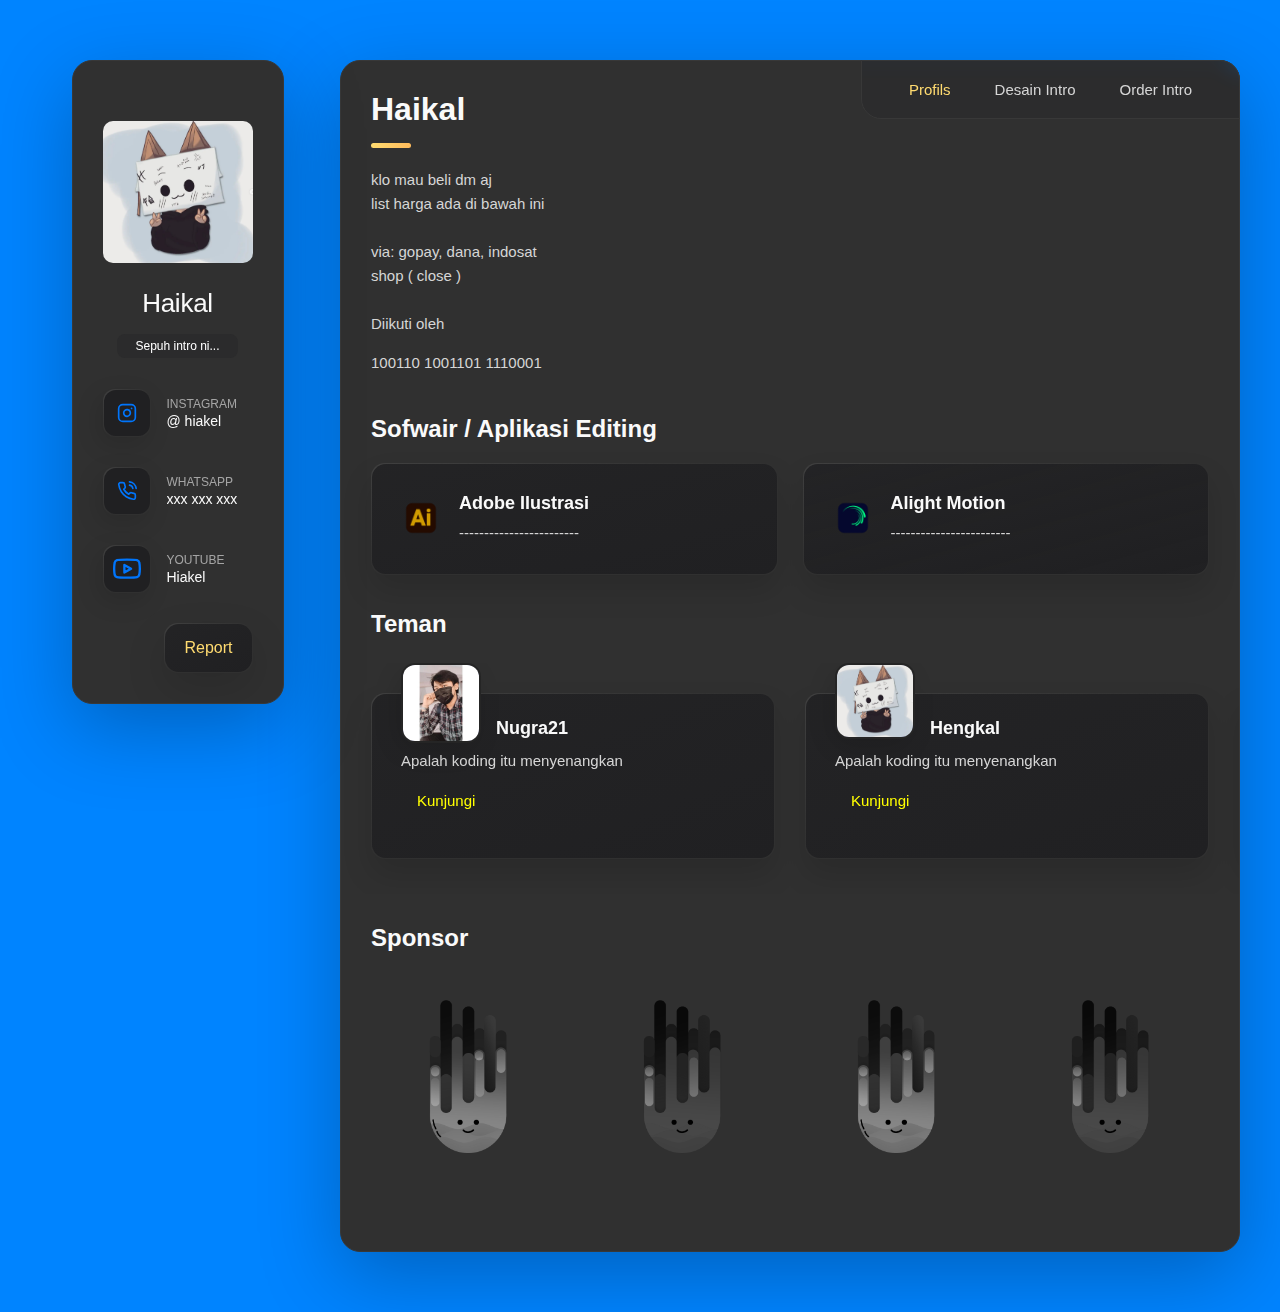
==== haikal/index.html @ 23cdd708 "all" ====
<!DOCTYPE html>
<html lang="en">

<head>
  <meta charset="UTF-8">
  <meta http-equiv="X-UA-Compatible" content="IE=edge">
  <meta name="viewport" content="width=device-width, initial-scale=1.0">
  <title>Tahutau</title>

  <!--
    - favicon
  -->
  <link rel="shortcut icon" href="./assets/images/logo.png" type="image/x-icon">

  <!--
    - custom css link
  -->
  <link rel="stylesheet" href="./assets/css/style.css">

  <!--
    - google font link
  -->
  <link rel="preconnect" href="https://fonts.googleapis.com">
  <link rel="preconnect" href="https://fonts.gstatic.com" crossorigin>
  <!-- <link href="https://fonts.googleapis.com/css2?family=Poppins:wght@300;400;500;600&display=swap" rel="stylesheet"> -->
</head>

<body>

  <!--
    - #MAIN
  -->

  <main>

    <!--
      - #SIDEBAR
    -->

    <aside class="sidebar" data-sidebar>

      <div class="sidebar-info">

        <figure class="avatar-box">
          <img src="./assets/images/hengkal.png" alt="Richard hanrick" width="80">
        </figure>

        <div class="info-content">
          <h1 class="name" title="Richard hanrick">Haikal</h1>

          <p class="title">Sepuh intro ni...</p>
        </div>

        <button class="info_more-btn" data-sidebar-btn>
          <span>Show Contacts</span>

          <ion-icon name="chevron-down"></ion-icon>
        </button>

      </div>

      <div class="sidebar-info_more">

        <div class="separator"></div>

        <ul class="contacts-list">

          <li class="contact-item">

            <div class="icon-box">
              <!-- <ion-icon name="mail-outline"></ion-icon> -->
              <img src="../--Assets--/Fater/instagram.svg" alt="">
            </div>

            <div class="contact-info">
              <p class="contact-title">Instagram</p>

              <a href="https://www.instagram.com/hiaklajah/" class="contact-link">@ hiakel</a>
            </div>

          </li>

          <li class="contact-item">

            <div class="icon-box">
              <!-- <ion-icon name="phone-portrait-outline"></ion-icon> -->
              <img src="../--Assets--/Fater/phone-call.svg" alt="">
            </div>

            <div class="contact-info">
              <p class="contact-title">Whatsapp</p>

              <a href="//" class="contact-link"> xxx xxx xxx
              </a>
            </div>

          </li>

          <li class="contact-item">

            <div class="icon-box">
              <!-- <ion-icon name="phone-portrait-outline"></ion-icon> -->
              <img src="../--Assets--/Fater/youtube.svg" alt="">
            </div>

            <div class="contact-info">
              <p class="contact-title">Youtube</p>

              <a href="https://www.youtube.com/@hengkls" class="contact-link">Hiakel
              </a>
            </div>

          </li>


<li>
  <form action="">
    <button class="form-btn" type="submit" >
      <span>Report</span>
    </button>
  </form>
</li>

        </ul>


    </aside>





    <!--
      - #main-content
    -->

    <div class="main-content">

      <!--
        - #NAVBAR
      -->

      <nav class="navbar">

        <ul class="navbar-list">

          <li class="navbar-item">
            <button class="navbar-link  active" data-nav-link>Profils</button>
          </li>


          <li class="navbar-item">
            <button class="navbar-link" data-nav-link>Desain Intro</button>
          </li>

          <!-- <li class="navbar-item">
            <button class="navbar-link" data-nav-link>Blog</button>
          </li> -->

          
          <li class="navbar-item">
            <button class="navbar-link" data-nav-link>Order Intro</button>
          </li>

        </ul>

      </nav>





      <!--
        - #ABOUT
      -->

      <article class="about  active" data-page="profils">

        <header>
          <h2 class="h2 article-title">Haikal</h2>
        </header>

        <section class="about-text">
          <p>
            klo mau beli dm aj <br> 
            list harga ada di bawah ini <br>
            <br>
            via: gopay, dana, indosat <br>
            shop ( close ) 
            <br>
            <br>
            Diikuti oleh <p class="ikuti">100110 1001101 1110001 </p>
          </p>

        </section>


        <!--
          - service
        -->

        <section class="service">

          <h3 class="h3 service-title">Sofwair / Aplikasi editing</h3>

          <ul class="service-list">

            <li class="service-item">

              <div class="service-icon-box">
                <img src="./assets/images/appl/ai.png" alt="design icon" width="40">
              </div>

              <div class="service-content-box">
                <h4 class="h4 service-item-title">Adobe Ilustrasi</h4>

                <p class="service-item-text">
                  ------------------------
                </p>
              </div>

            </li>

            <li class="service-item">

              <div class="service-icon-box">
                <img src="./assets/images/appl/am.png" alt="Web development icon" width="40">
              </div>

              <div class="service-content-box">
                <h4 class="h4 service-item-title">Alight Motion</h4>

                <p class="service-item-text">
                  ------------------------
                </p>
              </div>

            </li>


          </ul>

        </section>


        <!--
          - testimonials
        -->

        <section class="testimonials">

          <h3 class="h3 testimonials-title">Teman</h3>

          <ul class="testimonials-list has-scrollbar">
<!-- user -->
            <li class="testimonials-item">
              <div class="content-card" data-testimonials-item>

                <figure class="testimonials-avatar-box">
                  <img src="./assets/images/user/nugra21.jpg" alt="Daniel lewis" width="60" data-testimonials-avatar>
                </figure>

                <h4 class="h4 testimonials-item-title" data-testimonials-title>Nugra21 </h4>
                
                <div class="testimonials-text" data-testimonials-text>
                  <p>
                    Apalah koding itu menyenangkan
                    <a href="../nugra21/index.html">Kunjungi</a>
                  </p>
                </div>

              </div>
            </li>
<!-- user -->
            <li class="testimonials-item">
              <div class="content-card" data-testimonials-item>

                <figure class="testimonials-avatar-box">
                  <img src="./assets/images/user/hengkal.png" alt="Daniel lewis" width="60" data-testimonials-avatar>
                </figure>

                <h4 class="h4 testimonials-item-title" data-testimonials-title>Hengkal</h4>

                <div class="testimonials-text" data-testimonials-text>
                  <p>
                    Apalah koding itu menyenangkan
                    <a href="../hengkal/index.html">Kunjungi</a>
                  </p>
                </div>

              </div>
            </li>
<!-- user -->
            <li class="testimonials-item">
              <div class="content-card" data-testimonials-item>

                <figure class="testimonials-avatar-box">
                  <img src="./assets/images/user/tahutau.jpg" alt="Daniel lewis" width="60" data-testimonials-avatar>
                </figure>

                <h4 class="h4 testimonials-item-title" data-testimonials-title>TahuTau </h4>
                
                <div class="testimonials-text" data-testimonials-text>
                  <p>
                    Apalah koding itu menyenangkan
                    <a href="../xipkun/index.html">Kunjungi</a>
                  </p>
                </div>

              </div>
            </li>
<!-- user -->
            <li class="testimonials-item">
              <div class="content-card" data-testimonials-item>

                <figure class="testimonials-avatar-box">
                  <img src="./assets/images/user/hengkal.png" alt="Daniel lewis" width="60" data-testimonials-avatar>
                </figure>

                <h4 class="h4 testimonials-item-title" data-testimonials-title>Hengkal</h4>

                <div class="testimonials-text" data-testimonials-text>
                  <p>
                    Apalah koding itu menyenangkan
                    <a href="../hengkal/index.html">Kunjungi</a>
                  </p>
                </div>

              </div>
            </li>
<!-- user -->

          </ul>

        </section>


        <!--
          - testimonials modal
        -->

        <div class="modal-container" data-modal-container>

          <div class="overlay" data-overlay></div>

          <section class="testimonials-modal">

            <button class="modal-close-btn" data-modal-close-btn>
              <ion-icon name="close-outline"></ion-icon>
            </button>

            <div class="modal-img-wrapper">
              <figure class="modal-avatar-box">
                <img src="./assets/images/avatar-1.png" alt=" " width="80" data-modal-img>
              </figure>

            </div>

            <div class="modal-content">

              <h4 class="h3 modal-title" data-modal-title></h4>


              <div data-modal-text>
                <p>
                  ----
                </p>
              </div>

            </div>

          </section>

        </div>


        <!--
          - clients
        -->

        <section class="clients">

          <h3 class="h3 clients-title">Sponsor</h3>

          <ul class="clients-list has-scrollbar">

            <li class="clients-item">
              <a href="#">
                <img src="./assets/images/grp/hero-biru.png" alt="client logo">
              </a>
            </li>

            <li class="clients-item">
              <a href="#">
                <img src="./assets/images/grp/hero-merah.png" alt="client logo">
              </a>
            </li>

            <li class="clients-item">
              <a href="#">
                <img src="./assets/images/grp/hero-biru.png" alt="client logo">
              </a>
            </li>

            <li class="clients-item">
              <a href="#">
                <img src="./assets/images/grp/hero-merah.png" alt="client logo">
              </a>
            </li>

            <li class="clients-item">
              <a href="#">
                <img src="./assets/images/grp/hero-biru.png" alt="client logo">
              </a>
            </li>

            <li class="clients-item">
              <a href="#">
                <img src="./assets/images/grp/hero-merah.png" alt="client logo">
              </a>
            </li>


          </ul>

        </section>

      </article>


      <!--
        - #PORTFOLIO
      -->

      <article class="portfolio" data-page="desain intro">

        <header>
          <h2 class="h2 article-title">Intromaker</h2>
        </header>

        <section class="projects">

          <ul class="filter-list">

            <li class="filter-item">
              <button class="active" data-filter-btn>All</button>
            </li>

            <li class="filter-item">
              <button data-filter-btn>10.000</button>
            </li>

            <li class="filter-item">
              <button data-filter-btn>20.000</button>
            </li>

            <li class="filter-item">
              <button data-filter-btn>25.000</button>
            </li>

          </ul>

          <div class="filter-select-box">

            <button class="filter-select" data-select>

              <div class="select-value" data-selecct-value>Select category</div>

              <div class="select-icon">
                <ion-icon name="chevron-down"></ion-icon>
              </div>

            </button>

            <ul class="select-list">

              <li class="select-item">
                <button data-select-item>All</button>
              </li>

              <li class="select-item">
                <button data-select-item>10.000</button>
              </li>

              <li class="select-item">
                <button data-select-item>20.000</button>
              </li>

              <li class="select-item">
                <button data-select-item>25.000</button>
              </li>

            </ul>

          </div>

          <ul class="project-list">
<!-- intro  -->
            <li class="project-item  active" data-filter-item data-category="25.000">
              <figure class="project-img">
                <video width="350"  controls>
                  <source src="assets/images/intro/nugra.mp4" type="video/mp4">
              </video>
              </figure>
                <h3 class="project-title">intro</h3>

                <p class="project-category">25.000</p>
            </li>
<!-- intro  -->
            <li class="project-item  active" data-filter-item data-category="25.000">
              <figure class="project-img">
                <video width="350"  controls>
                  <source src="assets/images/intro/nugra.mp4" type="video/mp4">
              </video>
              </figure>
                <h3 class="project-title">intro</h3>

                <p class="project-category">25.000</p>
            </li>
<!-- intro  -->
            <li class="project-item  active" data-filter-item data-category="10.000">
              <figure class="project-img">
                <video width="350"  controls>
                  <source src="assets/images/intro/nugra.mp4" type="video/mp4">
              </video>
              </figure>
                <h3 class="project-title">intro</h3>

                <p class="project-category">10.000</p>
            </li>
<!-- intro  -->
            <li class="project-item  active" data-filter-item data-category="20.000">
              <figure class="project-img">
                <video width="350"  controls>
                  <source src="assets/images/intro/nugra.mp4" type="video/mp4">
              </video>
              </figure>
                <h3 class="project-title">intro</h3>

                <p class="project-category">20.000</p>
<!-- intro  -->
            <li class="project-item  active" data-filter-item data-category="10.000">
              <figure class="project-img">
                <video width="350"  controls>
                  <source src="assets/images/intro/nugra.mp4" type="video/mp4">
              </video>
              </figure>
                <h3 class="project-title">intro</h3>

                <p class="project-category">10.000</p>
            </li>
<!-- intro  -->
            <li class="project-item  active" data-filter-item data-category="10.000">
              <figure class="project-img">
                <video width="350"  controls>
                  <source src="assets/images/intro/nugra.mp4" type="video/mp4">
              </video>
              </figure>
                <h3 class="project-title">intro</h3>

                <p class="project-category">10.000</p>
            </li>
<!-- intro  -->
            <li class="project-item  active" data-filter-item data-category="25.000">
              <figure class="project-img">
                <video width="350"  controls>
                  <source src="assets/images/intro/nugra.mp4" type="video/mp4">
              </video>
              </figure>
                <h3 class="project-title">intro</h3>

                <p class="project-category">25.000</p>
            </li>
<!-- intro  -->
            <li class="project-item  active" data-filter-item data-category="20.000">
              <figure class="project-img">
                <video width="350"  controls>
                  <source src="assets/images/intro/nugra.mp4" type="video/mp4">
              </video>
              </figure>
                <h3 class="project-title">intro</h3>

                <p class="project-category">20.000</p>
            </li>
<!-- intro  -->
            <li class="project-item  active" data-filter-item data-category="25.000">
              <figure class="project-img">
                <video width="350"  controls>
                  <source src="assets/images/intro/nugra.mp4" type="video/mp4">
              </video>
              </figure>
                <h3 class="project-title">intro</h3>

                <p class="project-category">25.000</p>
            </li>
<!-- intro  -->
          </ul>

        </section>

      </article>

      <!--
        - #CONTACT
      -->

      <article class="contact" data-page="order intro">

        <header>
          <h2 class="h2 article-title">Pesan Intro</h2>
        </header>

        <section class="contact-form">

          <h4 class="h4 form-title">Nama pemesan</h4>

          <form name="contact-form" action="https://script.google.com/macros/s/AKfycbwymc5Ky1gkA8lNCNy7CVZJk8WPrCfUfZvB71mv4t7IB1icybEa4dnRrRtPXV37g-Y-/exec" method="POST" class="form" data-form>

            <div class="input-wrapper">
              <input type="text" name="Nama" class="form-input" placeholder="Nama" required data-form-input>

              <input type="email" name="Email" class="form-input" placeholder="Email address" required data-form-input>
            </div>
            <header>
              <h4 class="h4 article-title">Detail Intro</h4>
            </header>
            <h5 class="h5 form-title">- Pilih Harga Intro</h5>
            <div class="input-wrapper">
              <select name="bayar" class="form-input" required data-form-input>
                <option value="10000">Rp 10.000</option>
                <option value="20000">Rp 20.000</option>
                <option value="25000">Rp 25.000</option>
              </select>
            </div>
            <!--  -->
            <h5 class="h5 form-title">- Nama </h5>
            <textarea name="nama" class="form-input" placeholder="Nama" required data-form-input></textarea>
            <h5 class="h5 form-title">- Warna / color </h5>
            <textarea name="warna" class="form-input" placeholder="Warna" required data-form-input></textarea>
            <h5 class="h5 form-title">- Music / Link music </h5>
            <textarea name="music" class="form-input" placeholder="Music / Link music" required data-form-input></textarea>
            <h5 class="h5 form-title">- Style Intro  </h5>
            <textarea name="style" class="form-input" placeholder="Detail intro bentuk style" required data-form-input></textarea>
            <header>
              <h4 class="h4 article-title"></h4>
            </header>
            <button class="form-btn" type="submit" disabled data-form-btn>
              <ion-icon name="paper-plane"></ion-icon>
              <span>Kirim pesanan</span>
            </button>

          </form>

        </section>

      </article>

    </div>

  </main>






  <!--
    - custom js link
  -->
  <script src="./assets/js/script.js"></script>
  <script src="./assets/js/Form.js"></script>

  <!--
    - ionicon link
  -->
  <script type="module" src="https://unpkg.com/ionicons@5.5.2/dist/ionicons/ionicons.esm.js"></script>
  <script nomodule src="https://unpkg.com/ionicons@5.5.2/dist/ionicons/ionicons.js"></script>

</body>

</html>
---- haikal/assets/css/style.css ----
/*-----------------------------------*\
  #style.css
\*-----------------------------------*/


/**
 * copyright 2022 @codewithsadee
 */





/*-----------------------------------*\
  #CUSTOM PROPERTY
\*-----------------------------------*/

:root {
  --dasar: #0075fb;
  /**
   * colors
   */

  /* gradient */

  --bg-gradient-onyx: linear-gradient(
    to bottom right, 
    hsl(240, 100%, 8%) 3%, 
    hsl(241, 100%, 12%) 97%
  );
  --bg-gradient-jet: linear-gradient(
    to bottom right, 
    hsla(240, 1%, 18%, 0.251) 0%, 
    hsla(240, 2%, 11%, 0) 100%
  ), hsl(240, 2%, 13%);
  --bg-gradient-yellow-1: linear-gradient(
    to bottom right, 
    hsl(45, 100%, 71%) 0%, 
    hsla(36, 100%, 69%, 0) 50%
  );
  --bg-gradient-yellow-2: linear-gradient(
    135deg, 
    hsla(45, 100%, 71%, 0.251) 0%, 
    hsla(35, 100%, 68%, 0) 59.86%
  ), hsl(240, 2%, 13%);
  --border-gradient-onyx: linear-gradient(
    to bottom right, 
    hsl(0, 0%, 25%) 0%, 
    hsla(0, 0%, 25%, 0) 50%
  );
  --text-gradient-yellow: linear-gradient(
    to right, 
    hsl(45, 100%, 72%), 
    hsl(35, 100%, 68%)
  );

  /* solid */

  --jet: hsl(0, 0%, 22%);
  --onyx: hsl(240, 1%, 17%);
  --eerie-black-1: hsl(240, 2%, 13%);
  --eerie-black-2: hsl(0, 0%, 19%);
  --smoky-black: hsl(209, 100%, 50%);
  --white-1: hsl(0, 0%, 100%);
  --white-2: hsl(0, 0%, 98%);
  --orange-yellow-crayola: hsl(45, 100%, 72%);
  --vegas-gold: hsl(45, 54%, 58%);
  --light-gray: hsl(0, 0%, 84%);
  --light-gray-70: hsla(0, 0%, 84%, 0.7);
  --bittersweet-shimmer: hsl(0, 43%, 51%);

  /**
   * typography
   */

  /* font-family */
  --ff-poppins: 'Poppins', sans-serif;

  /* font-size */
  --fs-1: 24px;
  --fs-2: 18px;
  --fs-3: 17px;
  --fs-4: 16px;
  --fs-5: 15px;
  --fs-6: 14px;
  --fs-7: 13px;
  --fs-8: 11px;

  /* font-weight */
  --fw-300: 300;
  --fw-400: 400;
  --fw-500: 500;
  --fw-600: 600;

  /**
   * shadow
   */
  
  --shadow-1: -4px 8px 24px hsla(0, 0%, 0%, 0.25);
  --shadow-2: 0 16px 30px hsla(0, 0%, 0%, 0.25);
  --shadow-3: 0 16px 40px hsla(0, 0%, 0%, 0.25);
  --shadow-4: 0 25px 50px hsla(0, 0%, 0%, 0.15);
  --shadow-5: 0 24px 80px hsla(0, 0%, 0%, 0.25);

  /**
   * transition
   */

  --transition-1: 0.25s ease;
  --transition-2: 0.5s ease-in-out;

}





/*-----------------------------------*\
  #RESET
\*-----------------------------------*/

*, *::before, *::after {
  margin: 0;
  padding: 0;
  box-sizing: border-box;
}

a { text-decoration: none; 
color: white;}

li { list-style: none; }

img, ion-icon, a, button, time, span { display: block; }

button {
  font: inherit;
  background: none;
  border: none;
  text-align: left;
  cursor: pointer;
}

input, textarea {
  display: block;
  width: 100%;
  background: none;
  font: inherit;
}

::selection {
  background: var(--orange-yellow-crayola);
  color: var(--smoky-black);
}

:focus { outline-color: var(--orange-yellow-crayola); }

html { font-family: var(--ff-poppins); }

body { background: var(--smoky-black); }





/*-----------------------------------*\
  #REUSED STYLE
\*-----------------------------------*/

.sidebar,
article {
  background: var(--eerie-black-2);
  border: 1px solid var(--jet);
  border-radius: 20px;
  padding: 15px;
  box-shadow: var(--shadow-1);
  z-index: 1;
}

.separator {
  width: 100%;
  height: 1px;
  background: var(--jet);
  margin: 16px 0;
}

.icon-box {
  position: relative;
  background: var(--border-gradient-onyx);
  width: 30px;
  height: 30px;
  border-radius: 8px;
  display: flex;
  justify-content: center;
  align-items: center;
  font-size: 16px;
  color: var(--orange-yellow-crayola);
  box-shadow: var(--shadow-1);
  z-index: 1;
}

.icon-box::before {
  content: "";
  position: absolute;
  inset: 1px;
  background: var(--eerie-black-1);
  border-radius: inherit;
  z-index: -1;
}

.icon-box ion-icon { --ionicon-stroke-width: 35px; }

article { display: none; }

article.active {
  display: block;
  animation: fade 0.5s ease backwards;
}

@keyframes fade {
  0% { opacity: 0; }
  100% { opacity: 1; }
}

.h2,
.h3,
.h4,
.h5 {
  color: var(--white-2);
  text-transform: capitalize;
}

.h2 { font-size: var(--fs-1); }

.h3 { font-size: var(--fs-2); }

.h4 { font-size: var(--fs-4); }

.h5 {
  font-size: var(--fs-7);
  font-weight: var(--fw-500);
}

.article-title {
  position: relative;
  padding-bottom: 7px;
}

.article-title::after {
  content: "";
  position: absolute;
  bottom: 0;
  left: 0;
  width: 30px;
  height: 3px;
  background: var(--text-gradient-yellow);
  border-radius: 3px;
}

.has-scrollbar::-webkit-scrollbar {
  width: 5px; /* for vertical scrollbar */
  height: 5px; /* for horizontal scrollbar */
}

.has-scrollbar::-webkit-scrollbar-track {
  background: var(--onyx);
  border-radius: 5px;
}

.has-scrollbar::-webkit-scrollbar-thumb {
  background: var(--orange-yellow-crayola);
  border-radius: 5px;
}

.has-scrollbar::-webkit-scrollbar-button { width: 20px; }

.content-card {
  position: relative;
  background: var(--border-gradient-onyx);
  padding: 15px;
  padding-top: 45px;
  border-radius: 14px;
  box-shadow: var(--shadow-2);
  cursor: pointer;
  z-index: 1;
}

.content-card::before {
  content: "";
  position: absolute;
  inset: 1px;
  background: var(--bg-gradient-jet);
  border-radius: inherit;
  z-index: -1;
}





/*-----------------------------------*\
  #MAIN
\*-----------------------------------*/

main {
  margin: 15px 12px;
  margin-bottom: 75px;
  min-width: 259px;
}





/*-----------------------------------*\
  #SIDEBAR
\*-----------------------------------*/

.sidebar {
  margin-bottom: 15px;
  max-height: 112px;
  overflow: hidden;
  transition: var(--transition-2);
}

.sidebar.active { max-height: 405px; }

.sidebar-info {
  position: relative;
  display: flex;
  justify-content: flex-start;
  align-items: center;
  gap: 15px;
}

.avatar-box {
  background: var(--bg-gradient-onyx);
  border-radius: 20px;
}
.avatar-box img{
  border-radius: 10px;
}

.info-content .name {
  color: var(--white-2);
  font-size: var(--fs-3);
  font-weight: var(--fw-500);
  letter-spacing: -0.25px;
  margin-bottom: 10px;
}

.info-content .title {
  color: var(--white-1);
  background: var(--onyx);
  font-size: var(--fs-8);
  font-weight: var(--fw-300);
  width: max-content;
  padding: 3px 12px;
  border-radius: 8px;
}

.info_more-btn {
  position: absolute;
  top: -15px;
  right: -15px;
  border-radius: 0 15px;
  font-size: 13px;
  color: var(--orange-yellow-crayola);
  background: var(--border-gradient-onyx);
  padding: 10px;
  box-shadow: var(--shadow-2);
  transition: var(--transition-1);
  z-index: 1;
}

.info_more-btn::before {
  content: "";
  position: absolute;
  inset: 1px;
  border-radius: inherit;
  background: var(--bg-gradient-jet);
  transition: var(--transition-1);
  z-index: -1;
}

.info_more-btn:hover,
.info_more-btn:focus { background: var(--bg-gradient-yellow-1); }

.info_more-btn:hover::before,
.info_more-btn:focus::before { background: var(--bg-gradient-yellow-2); }

.info_more-btn span { display: none; }

.sidebar-info_more {
  opacity: 0;
  visibility: hidden;
  transition: var(--transition-2);
}

.sidebar.active .sidebar-info_more {
  opacity: 1;
  visibility: visible;
}

.contacts-list {
  display: grid;
  grid-template-columns: 1fr;
  gap: 16px;
}

.contact-item {
  min-width: 100%;
  display: flex;
  align-items: center;
  gap: 16px;
}

.contact-info {
  max-width: calc(100% - 46px);
  width: calc(100% - 46px);
}

.contact-title {
  color: var(--light-gray-70);
  font-size: var(--fs-8);
  text-transform: uppercase;
  margin-bottom: 2px;
}

.contact-info :is(.contact-link, time, address) {
  color: var(--white-2);
  font-size: var(--fs-7);
}

.contact-info address { font-style: normal; }

.social-list {
  display: flex;
  justify-content: flex-start;
  align-items: center;
  gap: 15px;
  padding-bottom: 4px;
  padding-left: 7px;
}

.social-item .social-link {
  color: var(--light-gray-70);
  font-size: 18px;
}


.social-item .social-link:hover { color: var(--light-gray); }





/*-----------------------------------*\
  #NAVBAR
\*-----------------------------------*/

.navbar {
  position: fixed;
  bottom: 0;
  left: 0;
  width: 100%;
  background: hsla(240, 1%, 17%, 0.75);
  backdrop-filter: blur(10px);
  border: 1px solid var(--jet);
  border-radius: 12px 12px 0 0;
  box-shadow: var(--shadow-2);
  z-index: 5;
}

.navbar-list {
  display: flex;
  flex-wrap: wrap;
  justify-content: center;
  align-items: center;
  padding: 0 10px;
}

.navbar-link {
  color: var(--light-gray);
  font-size: var(--fs-8);
  padding: 20px 7px;
  transition: color var(--transition-1);
}

.navbar-link:hover,
.navbar-link:focus { color: var(--light-gray-70); }

.navbar-link.active { color: var(--orange-yellow-crayola); }





/*-----------------------------------*\
  #ABOUT
\*-----------------------------------*/

.about .article-title { margin-bottom: 15px; }

.about-text {
  color: var(--light-gray);
  font-size: var(--fs-6);
  font-weight: var(--fw-300);
  line-height: 1.6;
}

.about-text p { margin-bottom: 15px; }



/**
 * #service 
 */

.service { margin-bottom: 35px; }

.service-title { margin-bottom: 20px; }

.service-list {
  display: grid;
  grid-template-columns: 1fr;
  gap: 20px;
}

.service-item {
  position: relative;
  background: var(--border-gradient-onyx);
  padding: 20px;
  border-radius: 14px;
  box-shadow: var(--shadow-2);
  z-index: 1;
}

.service-item::before {
  content: "";
  position: absolute;
  inset: 1px;
  background: var(--bg-gradient-jet);
  border-radius: inherit;
  z-index: -1;
}

.service-icon-box { margin-bottom: 10px; }

.service-icon-box img { margin: auto; }

.service-content-box { text-align: center; }

.service-item-title { margin-bottom: 7px; }

.service-item-text {
  color: var(--light-gray);
  font-size: var(--fs-6);
  font-weight: var(--fw-3);
  line-height: 1.6;
}


/**
 * #testimonials 
 */

.testimonials { margin-bottom: 30px; }

.testimonials-title { margin-bottom: 20px; }

.testimonials-list {
  display: flex;
  justify-content: flex-start;
  align-items: flex-start;
  gap: 15px;
  margin: 0 -15px;
  padding: 25px 15px;
  padding-bottom: 35px;
  overflow-x: auto;
  scroll-behavior: smooth;
  overscroll-behavior-inline: contain;
  scroll-snap-type: inline mandatory;
}

.testimonials-item {
  min-width: 100%;
  scroll-snap-align: center;
}

.testimonials-avatar-box {
  position: absolute;
  top: 0;
  left: 0;
  transform: translate(15px, -25px);
  background: var(--bg-gradient-onyx);
  border-radius: 14px;
  box-shadow: var(--shadow-1);
}
.testimonials-avatar-box img {
  border-radius: 14px;
  border: 2px solid rgb(37, 37, 37);
}

.testimonials-item-title { margin-bottom: 7px; }

.testimonials-text {
  color: var(--light-gray);
  font-size: var(--fs-6);
  font-weight: var(--fw-300);
  line-height: 1.6;
  display: -webkit-box;
  line-clamp: 4;
  -webkit-line-clamp: 4;
  -webkit-box-orient: vertical;
  overflow: hidden;
}

.testimonials-text p a{
  color: yellow;
  padding: 1rem;

}
.testimonials-text p a:hover{
  color: rgb(255, 255, 255);
  padding: 1rem;

}


/**
 * #testimonials-modal
 */

.modal-container {
  position: fixed;
  top: 0;
  left: 0;
  width: 100%;
  height: 100%;
  display: flex;
  justify-content: center;
  align-items: center;
  overflow-y: auto;
  overscroll-behavior: contain;
  z-index: 20;
  pointer-events: none;
  visibility: hidden;
}

.modal-container::-webkit-scrollbar { display: none; }

.modal-container.active {
  pointer-events: all;
  visibility: visible;
}

.overlay {
  position: fixed;
  top: 0;
  left: 0;
  width: 100%;
  height: 100vh;
  background: hsl(0, 0%, 5%);
  opacity: 0;
  visibility: hidden;
  pointer-events: none;
  z-index: 1;
  transition: var(--transition-1);
}

.overlay.active {
  opacity: 0.8;
  visibility: visible;
  pointer-events: all;
}

.testimonials-modal {
  background: var(--eerie-black-2);
  position: relative;
  padding: 15px;
  margin: 15px 12px;
  border: 1px solid var(--jet);
  border-radius: 14px;
  box-shadow: var(--shadow-5);
  transform: scale(1.2);
  opacity: 0;
  transition: var(--transition-1);
  z-index: 2;
}

.modal-container.active .testimonials-modal {
  transform: scale(1);
  opacity: 1;
}

.modal-close-btn {
  position: absolute;
  top: 15px;
  right: 15px;
  background: var(--onyx);
  border-radius: 8px;
  width: 32px;
  height: 32px;
  display: flex;
  justify-content: center;
  align-items: center;
  color: var(--white-2);
  font-size: 18px;
  opacity: 0.7;
}

.modal-close-btn:hover,
.modal-close-btn:focus { opacity: 1; }

.modal-close-btn ion-icon { --ionicon-stroke-width: 50px; }

.modal-avatar-box {
  background: var(--bg-gradient-onyx);
  width: max-content;
  border-radius: 14px;
  margin-bottom: 15px;
  box-shadow: var(--shadow-2);
}

.modal-img-wrapper > img { display: none; }

.modal-title { margin-bottom: 4px; }

.modal-content time {
  font-size: var(--fs-6);
  color: var(--light-gray-70);
  font-weight: var(--fw-300);
  margin-bottom: 10px;
}

.modal-content p {
  color: var(--light-gray);
  font-size: var(--fs-6);
  font-weight: var(--fw-300);
  line-height: 1.6;
}


/**
 * #clients 
 */

.clients { margin-bottom: 15px; }

.clients-list {
  display: flex;
  justify-content: flex-start;
  align-items: flex-start;
  gap: 15px;
  margin: 0 -15px;
  padding: 25px;
  padding-bottom: 25px;
  overflow-x: auto;
  scroll-behavior: smooth;
  overscroll-behavior-inline: contain;
  scroll-snap-type: inline mandatory;
  scroll-padding-inline: 25px;
}

.clients-item {
  min-width: 50%;
  scroll-snap-align: start;
}

.clients-item img {
  width: 100%;
  filter: grayscale(1);
  transition: var(--transition-1);
}

.clients-item img:hover { filter: grayscale(0); }





/*-----------------------------------*\
  #RESUME
\*-----------------------------------*/

.article-title { margin-bottom: 30px; }


/**
 * education and experience 
 */

.timeline { margin-bottom: 30px; }

.timeline .title-wrapper {
  display: flex;
  align-items: center;
  gap: 15px;
  margin-bottom: 25px;
}

.timeline-list {
  font-size: var(--fs-6);
  margin-left: 45px;
}

.timeline-item { position: relative; }

.timeline-item:not(:last-child) { margin-bottom: 20px; }

.timeline-item-title {
  font-size: var(--fs-6);
  line-height: 1.3;
  margin-bottom: 7px;
}

.timeline-list span {
  color: var(--vegas-gold);
  font-weight: var(--fw-400);
  line-height: 1.6;
}

.timeline-item:not(:last-child)::before {
  content: "";
  position: absolute;
  top: -25px;
  left: -30px;
  width: 1px;
  height: calc(100% + 50px);
  background: var(--jet);
}

.timeline-item::after {
  content: "";
  position: absolute;
  top: 5px;
  left: -33px;
  height: 6px;
  width: 6px;
  background: var(--text-gradient-yellow);
  border-radius: 50%;
  box-shadow: 0 0 0 4px var(--jet);
}

.timeline-text {
  color: var(--light-gray);
  font-weight: var(--fw-300);
  line-height: 1.6;
}


/**
 * skills 
 */

.skills-title { margin-bottom: 20px; }

.skills-list { padding: 20px; }


.skills-item:not(:last-child) { margin-bottom: 15px; }

.skill .title-wrapper {
  display: flex;
  align-items: center;
  gap: 5px;
  margin-bottom: 8px;
}

.skill .title-wrapper data {
  color: var(--light-gray);
  font-size: var(--fs-7);
  font-weight: var(--fw-300);
}

.skill-progress-bg {
  background: var(--jet);
  width: 100%;
  height: 8px;
  border-radius: 10px;
}

.skill-progress-fill {
  background: var(--text-gradient-yellow);
  height: 100%;
  border-radius: inherit;
}





/*-----------------------------------*\
  #PORTFOLIO
\*-----------------------------------*/

.filter-list { display: none; }

.filter-select-box {
  position: relative;
  margin-bottom: 25px;
}

.filter-select {
  background: var(--eerie-black-2);
  color: var(--light-gray);
  display: flex;
  justify-content: space-between;
  align-items: center;
  width: 100%;
  padding: 12px 16px;
  border: 1px solid var(--jet);
  border-radius: 14px;
  font-size: var(--fs-6);
  font-weight: var(--fw-300);
}

.filter-select.active .select-icon { transform: rotate(0.5turn); }

.select-list {
  background: var(--eerie-black-2);
  position: absolute;
  top: calc(100% + 6px);
  width: 100%;
  padding: 6px;
  border: 1px solid var(--jet);
  border-radius: 14px;
  z-index: 2;
  opacity: 0;
  visibility: hidden;
  pointer-events: none;
  transition: 0.15s ease-in-out;
}

.filter-select.active + .select-list {
  opacity: 1;
  visibility: visible;
  pointer-events: all;
}

.select-item button {
  background: var(--eerie-black-2);
  color: var(--light-gray);
  font-size: var(--fs-6);
  font-weight: var(--fw-300);
  text-transform: capitalize;
  width: 100%;
  padding: 8px 10px;
  border-radius: 8px;
}

.select-item button:hover { --eerie-black-2: hsl(240, 2%, 20%); }

.project-list {
  display: grid;
  grid-template-columns: 1fr;
  gap: 30px;
  margin-bottom: 10px;
}

.project-item { display: none; }

.project-item.active {
  display: block;
  animation: scaleUp 0.25s ease forwards;
}

@keyframes scaleUp {
  0% { transform: scale(0.5); }
  100% { transform: scale(1); }
}

.project-item > a { width: 100%; }

.project-img video {
  position: relative;
  width: 100%;
  /* border-radius: 16px; */
  /* overflow: hidden; */
  /* margin-bottom: 15px; */
}


.project-item-icon-box {
  --scale: 0.8;

  background: var(--jet);
  color: var(--orange-yellow-crayola);
  position: absolute;
  top: 50%;
  left: 50%;
  transform: translate(-50%, -50%) scale(var(--scale));
  font-size: 20px;
  padding: 18px;
  border-radius: 12px;
  opacity: 0;
  z-index: 1;
  transition: var(--transition-1);
}

.project-item > a:hover .project-item-icon-box {
  --scale: 1;
  opacity: 1;
}

.project-item-icon-box ion-icon { --ionicon-stroke-width: 50px; }

.project-img img {
  width: 100%;
  height: 100%;
  object-fit: cover;
  transition: var(--transition-1);
}

.project-item > a:hover img { transform: scale(1.1); }

.project-title,
.project-category { margin-left: 10px; }

.project-title {
  color: var(--white-2);
  font-size: var(--fs-5);
  font-weight: var(--fw-400);
  text-transform: capitalize;
  line-height: 1.3;
}

.project-category {
  color: var(--light-gray-70);
  font-size: var(--fs-6);
  font-weight: var(--fw-300);
}





/*-----------------------------------*\
  #BLOG
\*-----------------------------------*/

.blog-posts { margin-bottom: 10px; }

.blog-posts-list {
  display: grid;
  grid-template-columns: 1fr;
  gap: 20px;
}

.blog-post-item > a {
  position: relative;
  background: var(--border-gradient-onyx);
  height: 100%;
  box-shadow: var(--shadow-4);
  border-radius: 16px;
  z-index: 1;
}

.blog-post-item > a::before {
  content: "";
  position: absolute;
  inset: 1px;
  border-radius: inherit;
  background: var(--eerie-black-1);
  z-index: -1;
}

.blog-banner-box {
  width: 100%;
  height: 200px;
  border-radius: 12px;
  overflow: hidden;
}

.blog-banner-box img {
  width: 100%;
  height: 100%;
  object-fit: cover;
  transition: var(--transition-1);
}

.blog-post-item > a:hover .blog-banner-box img { transform: scale(1.1); }

.blog-content { padding: 15px; }

.blog-meta {
  display: flex;
  justify-content: flex-start;
  align-items: center;
  gap: 7px;
  margin-bottom: 10px;
}

.blog-meta :is(.blog-category, time) {
  color: var(--light-gray-70);
  font-size: var(--fs-6);
  font-weight: var(--fw-300);
}

.blog-meta .dot {
  background: var(--light-gray-70);
  width: 4px;
  height: 4px;
  border-radius: 4px;
}

.blog-item-title {
  margin-bottom: 10px;
  line-height: 1.3;
  transition: var(--transition-1);
}

.blog-post-item > a:hover .blog-item-title { color: var(--orange-yellow-crayola); }

.blog-text {
  color: var(--light-gray);
  font-size: var(--fs-6);
  font-weight: var(--fw-300);
  line-height: 1.6;
}





/*-----------------------------------*\
  #CONTACT
\*-----------------------------------*/

.mapbox {
  position: relative;
  height: 250px;
  width: 100%;
  border-radius: 16px;
  margin-bottom: 30px;
  border: 1px solid var(--jet);
  overflow: hidden;
}

.mapbox figure { height: 100%; }

.mapbox iframe {
  width: 100%;
  height: 100%;
  border: none;
  filter: grayscale(1) invert(1);
}

.contact-form { margin-bottom: 10px; }

.form-title { margin-bottom: 20px; }

.input-wrapper {
  display: grid;
  grid-template-columns: 1fr;
  gap: 25px;
  margin-bottom: 25px;
}
/* -------------------- */
.input-wrapper select {
  width: 100%;
  padding: 10px;
  border: 1px solid #333; /* Warna border */
  border-radius: 5px;
  font-size: 16px;
  background-color: #333; /* Warna latar belakang abu-abu kehitaman */
  color: #3498db; /* Warna teks biru */
}

.input-wrapper select:focus {
  outline: none;
  border-color: #3498db; /* Warna border saat selec dalam fokus */
  box-shadow: 0 0 5px rgba(52, 152, 219, 0.5); /* Efek bayangan saat selec dalam fokus */
}
.custom-select {
  position: relative;
  width: 100%;
}

.custom-select select {
  width: 100%;
  padding: 10px;
  border: 1px solid #333;
  border-radius: 5px;
  font-size: 16px;
  background-color: #333;
  color: #3498db;
  --webkit-appearance: none; /* Remove default arrow in Chrome/Safari */
}

.custom-select select::-ms-expand {
  display: none; /* Remove default arrow in IE 11 */
}

.custom-select::after {
  content: '\25BC'; /* Custom arrow character */
  position: absolute;
  top: 50%;
  right: 10px;
  transform: translateY(-50%);
  color: #3498db;
}

.custom-select:hover::after {
  color: #fff;
}

/* ------------------- */
.form-input {
  color: var(--white-2);
  font-size: var(--fs-6);
  font-weight: var(--fw-400);
  padding: 13px 20px;
  border: 1px solid var(--jet);
  border-radius: 14px;
  outline: none;
}

.form-input::placeholder { font-weight: var(--fw-500); }

.form-input:focus { border-color: var(--orange-yellow-crayola); }

textarea.form-input {
  min-height: 50px;
  height: 50px;
  max-height: 50px;
  resize: vertical;
  margin-bottom: 50px;
}

textarea.form-input::-webkit-resizer { display: none; }

.form-input:focus:invalid { border-color: var(--bittersweet-shimmer); }

.form-btn {
  position: relative;
  width: 100%;
  background: var(--border-gradient-onyx);
  color: var(--orange-yellow-crayola);
  display: flex;
  justify-content: center;
  align-items: center;
  gap: 10px;
  padding: 13px 20px;
  border-radius: 14px;
  font-size: var(--fs-6);
  text-transform: capitalize;
  box-shadow: var(--shadow-3);
  z-index: 1;
  transition: var(--transition-1);
}

.form-btn::before {
  content: "";
  position: absolute;
  inset: 1px;
  background: var(--bg-gradient-jet);
  border-radius: inherit;
  z-index: -1;
  transition: var(--transition-1);
}

.form-btn ion-icon { font-size: 16px; }

.form-btn:hover { background: var(--bg-gradient-yellow-1); }

.form-btn:hover::before { background: var(--bg-gradient-yellow-2); }

.form-btn:disabled {
  opacity: 0.7;
  cursor: not-allowed;
}

.form-btn:disabled:hover { background: var(--border-gradient-onyx); }

.form-btn:disabled:hover::before { background: var(--bg-gradient-jet); }





/*-----------------------------------*\
  #RESPONSIVE
\*-----------------------------------*/

/**
 * responsive larger than 450px screen
 */

@media (min-width: 450px) {

  /**
   * client
   */

  .clients-item { min-width: calc(33.33% - 10px); }



  /**
   * #PORTFOLIO, BLOG 
   */

  .project-img,
  .blog-banner-box { height: auto; }

}





/**
 * responsive larger than 580px screen
 */

@media (min-width: 580px) {

  /**
   * CUSTOM PROPERTY
   */

  :root {

    /**
     * typography
     */

    --fs-1: 32px;
    --fs-2: 24px;
    --fs-3: 26px;
    --fs-4: 18px;
    --fs-6: 15px;
    --fs-7: 15px;
    --fs-8: 12px;

  }



  /**
   * #REUSED STYLE
   */

  .sidebar, article {
    width: 520px;
    margin-inline: auto;
    padding: 30px;
  }

  .article-title {
    font-weight: var(--fw-600);
    padding-bottom: 15px;
  }

  .article-title::after {
    width: 40px;
    height: 5px;
  }

  .icon-box {
    width: 48px;
    height: 48px;
    border-radius: 12px;
    font-size: 18px;
  }



  /**
   * #MAIN
   */

  main {
    margin-top: 60px;
    margin-bottom: 100px;
  }



  /**
   * #SIDEBAR
   */

  .sidebar {
    max-height: 180px;
    margin-bottom: 30px;
  }

  .sidebar.active { max-height: 584px; }

  .sidebar-info { gap: 25px; }

  .avatar-box { border-radius: 30px; }

  .avatar-box img { width: 120px; }

  .info-content .name { margin-bottom: 15px; }

  .info-content .title { padding: 5px 18px; }

  .info_more-btn {
    top: -30px;
    right: -30px;
    padding: 10px 15px;
  }

  .info_more-btn span {
    display: block;
    font-size: var(--fs-8);
  }

  .info_more-btn ion-icon { display: none; }

  .separator { margin: 32px 0; }

  .contacts-list { gap: 20px; }

  .contact-info {
    max-width: calc(100% - 64px);
    width: calc(100% - 64px);
  }



  /**
   * #NAVBAR
   */

  .navbar { border-radius: 20px 20px 0 0; }

  .navbar-list { gap: 20px; }

  .navbar-link { --fs-8: 14px; }



  /**
   * #ABOUT
   */

  .about .article-title { margin-bottom: 20px; }

  .about-text { margin-bottom: 40px; }

  /* service */

  .service-item {
    display: flex;
    justify-content: flex-start;
    align-items: flex-start;
    gap: 18px;
    padding: 30px;
  }

  .service-icon-box {
    margin-bottom: 0;
    margin-top: 5px;
  }

  .service-content-box { text-align: left; }

  /* testimonials */

  .testimonials-title { margin-bottom: 25px; }

  .testimonials-list {
    gap: 30px;
    margin: 0 -30px;
    padding: 30px;
    padding-bottom: 35px;
  }

  .content-card {
    padding: 30px;
    padding-top: 25px;
  }

  .testimonials-avatar-box {
    transform: translate(30px, -30px);
    border-radius: 20px;
  }

  .testimonials-avatar-box img { width: 80px; }

  .testimonials-item-title {
    margin-bottom: 10px;
    margin-left: 95px;
  }

  .testimonials-text {
    line-clamp: 2;
    -webkit-line-clamp: 2;
  }

  /* testimonials modal */

  .modal-container { padding: 20px; }

  .testimonials-modal {
    display: flex;
    justify-content: flex-start;
    align-items: stretch;
    gap: 25px;
    padding: 30px;
    border-radius: 20px;
  }

  .modal-img-wrapper {
    display: flex;
    flex-direction: column;
    align-items: center;
  }

  .modal-avatar-box {
    border-radius: 18px;
    margin-bottom: 0;
  }

  .modal-avatar-box img { width: 65px; }

  .modal-img-wrapper > img {
    display: block;
    flex-grow: 1;
    width: 35px;
  }

  /* clients */

  .clients-list {
    gap: 50px;
    margin: 0 -30px;
    padding: 45px;
    scroll-padding-inline: 45px;
  }

  .clients-item { min-width: calc(33.33% - 35px); }



  /**
   * #RESUME
   */

  .timeline-list { margin-left: 65px; }

  .timeline-item:not(:last-child)::before { left: -40px; }

  .timeline-item::after {
    height: 8px;
    width: 8px;
    left: -43px;
  }

  .skills-item:not(:last-child) { margin-bottom: 25px; }



  /**
   * #PORTFOLIO, BLOG
   */

  .project-img, .blog-banner-box { border-radius: 16px; }

  .blog-posts-list { gap: 30px; }

  .blog-content { padding: 25px; }



  /**
   * #CONTACT
   */

  .mapbox {
    height: 380px;
    border-radius: 18px;
  }

  .input-wrapper {
    gap: 30px;
    margin-bottom: 30px;
  }

  .form-input { padding: 15px 20px; }

  textarea.form-input { margin-bottom: 30px; }

  .form-btn {
    --fs-6: 16px;
    padding: 16px 20px;
  }

  .form-btn ion-icon { font-size: 18px; }

}





/**
 * responsive larger than 768px screen
 */

@media (min-width: 768px) {

  /**
   * REUSED STYLE
   */

  .sidebar, article { width: 700px; }

  .has-scrollbar::-webkit-scrollbar-button { width: 100px; }



  /**
   * SIDEBAR
   */

  .contacts-list {
    grid-template-columns: 1fr 1fr;
    gap: 30px 15px;
  }



  /**
   * NAVBAR
   */

  .navbar-link { --fs-8: 15px; }



  /**
   * ABOUT
   */

  /* testimonials modal */

  .testimonials-modal {
    gap: 35px;
    max-width: 680px;
  }

  .modal-avatar-box img { width: 80px; }



  /**
   * PORTFOLIO
   */

  .article-title { padding-bottom: 20px; }

  .filter-select-box { display: none; }

  .filter-list {
    display: flex;
    justify-content: flex-start;
    align-items: center;
    gap: 25px;
    padding-left: 5px;
    margin-bottom: 30px;
  }

  .filter-item button {
    color: var(--light-gray);
    font-size: var(--fs-5);
    transition: var(--transition-1);
  }

  .filter-item button:hover { color: var(--light-gray-70); }

  .filter-item button.active { color: var(--orange-yellow-crayola); }

  /* portfolio and blog grid */

  .project-list, .blog-posts-list { grid-template-columns: 1fr 1fr; }



  /**
   * CONTACT
   */

  .input-wrapper { grid-template-columns: 1fr 1fr; }

  .form-btn {
    width: max-content;
    margin-left: auto;
  }
  
}





/**
 * responsive larger than 1024px screen
 */

@media (min-width: 1024px) {

  /**
   * CUSTOM PROPERTY
   */

  :root {

    /**
    * shadow
    */

    --shadow-1: -4px 8px 24px hsla(0, 0%, 0%, 0.125);
    --shadow-2: 0 16px 30px hsla(0, 0%, 0%, 0.125);
    --shadow-3: 0 16px 40px hsla(0, 0%, 0%, 0.125);

  }



  /**
   * REUSED STYLE
   */

  .sidebar, article {
    width: 950px;
    box-shadow: var(--shadow-5);
  }



  /**
   * MAIN 
   */

  main { margin-bottom: 60px; }

  .main-content {
    position: relative;
    width: max-content;
    margin: auto;
  }



  /**
   * NAVBAR
   */

  .navbar {
    position: absolute;
    bottom: auto;
    top: 0;
    left: auto;
    right: 0;
    width: max-content;
    border-radius: 0 20px;
    padding: 0 20px;
    box-shadow: none;
  }

  .navbar-list {
    gap: 30px;
    padding: 0 20px;
  }

  .navbar-link { font-weight: var(--fw-500); }



  /**
   * ABOUT
   */

  /* service */

  .service-list {
    grid-template-columns: 1fr 1fr;
    gap: 20px 25px;
  }

  /* testimonials */

  .testimonials-item { min-width: calc(50% - 15px); }

  /* clients */

  .clients-item { min-width: calc(25% - 38px); }



  /**
   * PORTFOLIO
   */

  .project-list { grid-template-columns: repeat(3, 1fr); }



  /**
   * BLOG
   */

  .blog-banner-box { height: 230px; }

}





/**
 * responsive larger than 1250px screen
 */

@media (min-width: 1250px) {

  /**
   * RESET
   */

  body::-webkit-scrollbar { width: 20px; }

  body::-webkit-scrollbar-track { background: var(--smoky-black); }

  body::-webkit-scrollbar-thumb {
    border: 5px solid var(--smoky-black);
    background: hsl(200, 100%, 47%);
    border-radius: 20px;
    box-shadow: inset 1px 1px 0 hsla(0, 0%, 100%, 0.11),
                inset -1px -1px 0 hsla(0, 0%, 100%, 0.11);
  }

  body::-webkit-scrollbar-thumb:hover { background: hsla(0, 0%, 100%, 0.15); }

  body::-webkit-scrollbar-button { height: 60px; }



  /**
   * REUSED STYLE
   */

  .sidebar, article { width: auto; }

  article { min-height: 100%; }



  /**
   * MAIN
   */

  main {
    max-width: 1200px;
    margin-inline: auto;
    display: flex;
    justify-content: center;
    align-items: stretch;
    gap: 25px;
  }

  .main-content {
    min-width: 75%;
    width: 75%;
    margin: 0;
  }



  /**
   * SIDEBAR
   */

  .sidebar {
    position: sticky;
    top: 60px;
    max-height: max-content;
    height: 100%;
    margin-bottom: 0;
    padding-top: 60px;
    z-index: 1;
  }

  .sidebar-info { flex-direction: column; }

  .avatar-box img { width: 150px; }

  .info-content .name {
    white-space: nowrap;
    text-align: center;
  }

  .info-content .title { margin: auto; }

  .info_more-btn { display: none; }

  .sidebar-info_more {
    opacity: 1;
    visibility: visible;
  }

  .contacts-list { grid-template-columns: 1fr; }

  .contact-info :is(.contact-link) {
    white-space: nowrap;
    overflow: hidden;
    text-overflow: ellipsis;
  }

  .contact-info :is(.contact-link, time, address) {
    --fs-7: 14px;
    font-weight: var(--fw-300);
  }

  .separator:last-of-type {
    margin: 15px 0;
    opacity: 0;
  }

  .social-list { justify-content: center; }



  /**
	 * RESUME
	 */

  .timeline-text { max-width: 700px; }

}
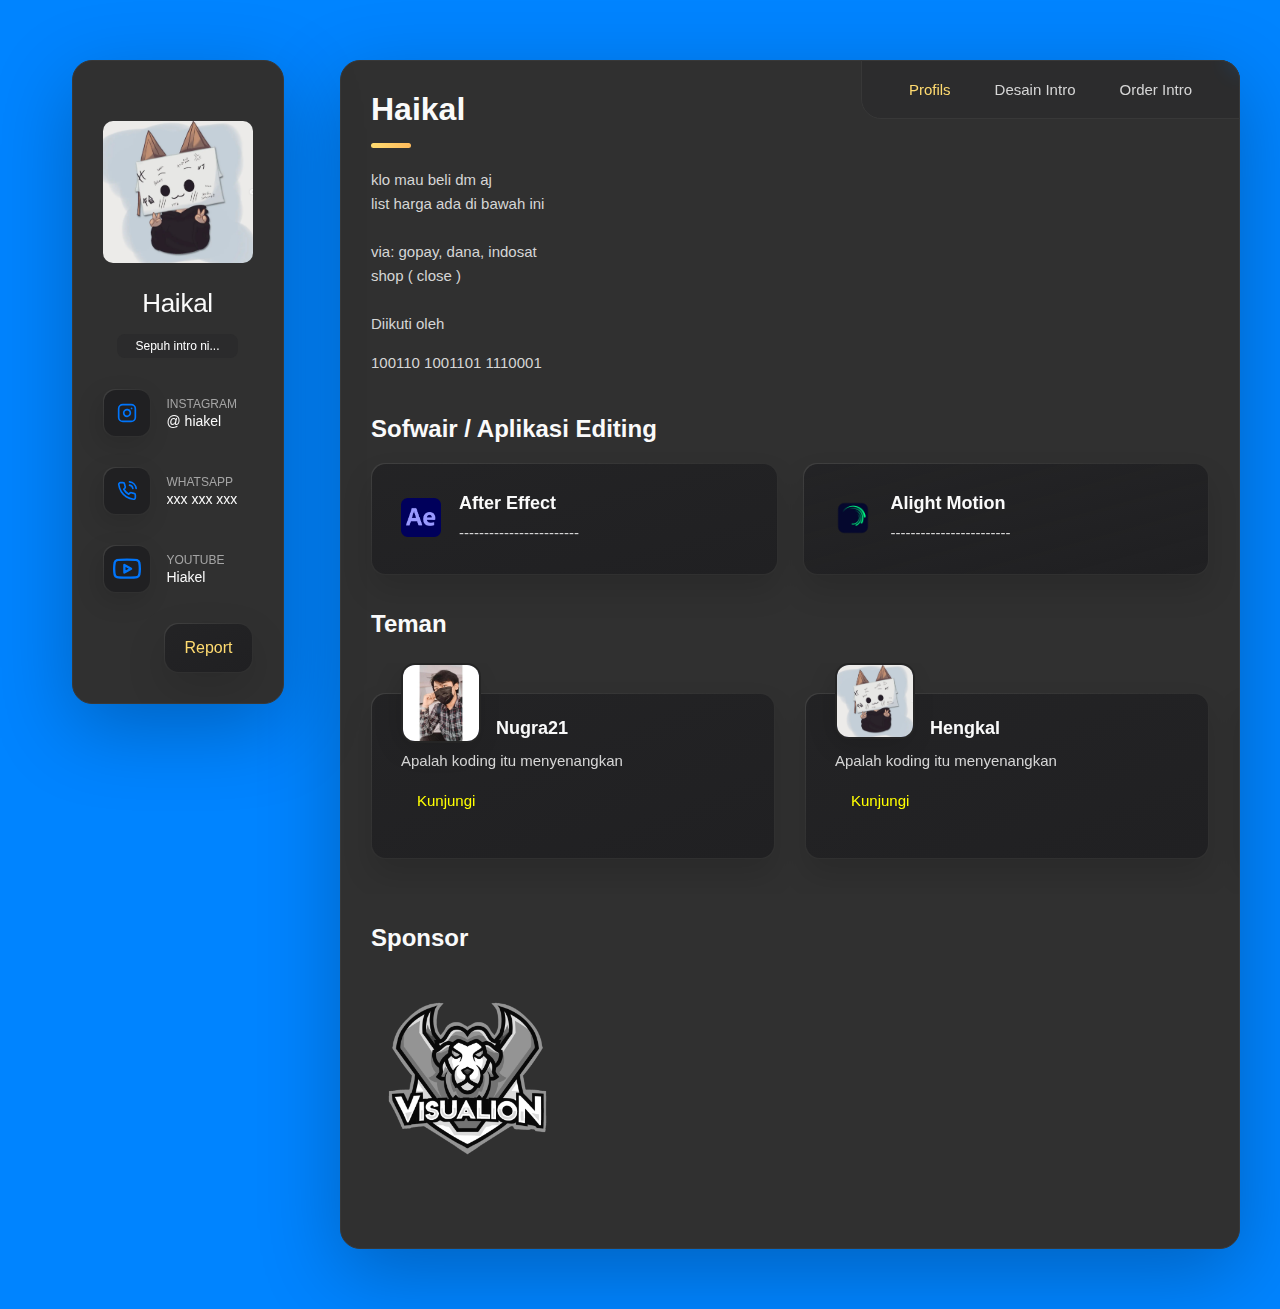
==== commit a381e664: "-" ====
--- a/haikal/index.html
+++ b/haikal/index.html
@@ -5,7 +5,7 @@
   <meta charset="UTF-8">
   <meta http-equiv="X-UA-Compatible" content="IE=edge">
   <meta name="viewport" content="width=device-width, initial-scale=1.0">
-  <title>Tahutau</title>
+  <title>Hiakel</title>
 
   <!--
     - favicon
@@ -204,38 +204,39 @@
           <h3 class="h3 service-title">Sofwair / Aplikasi editing</h3>
 
           <ul class="service-list">
-
-            <li class="service-item">
-
-              <div class="service-icon-box">
-                <img src="./assets/images/appl/ai.png" alt="design icon" width="40">
-              </div>
-
-              <div class="service-content-box">
-                <h4 class="h4 service-item-title">Adobe Ilustrasi</h4>
-
-                <p class="service-item-text">
-                  ------------------------
-                </p>
-              </div>
-
-            </li>
-
-            <li class="service-item">
-
-              <div class="service-icon-box">
-                <img src="./assets/images/appl/am.png" alt="Web development icon" width="40">
-              </div>
-
-              <div class="service-content-box">
-                <h4 class="h4 service-item-title">Alight Motion</h4>
-
-                <p class="service-item-text">
-                  ------------------------
-                </p>
-              </div>
-
-            </li>
+<!-- app -->
+<li class="service-item">
+  
+  <div class="service-icon-box">
+    <img src="../--Assets--/Adobe-After-Effects-CC-for-Teams-MULTI--Dla-edukacji.png" alt="design icon" width="40">
+  </div>
+  
+  <div class="service-content-box">
+    <h4 class="h4 service-item-title">After Effect</h4>
+    
+    <p class="service-item-text">
+      ------------------------
+    </p>
+  </div>
+  
+</li>
+<!-- app -->
+<li class="service-item">
+  
+  <div class="service-icon-box">
+    <img src="./assets/images/appl/am.png" alt="Web development icon" width="40">
+  </div>
+  
+  <div class="service-content-box">
+    <h4 class="h4 service-item-title">Alight Motion</h4>
+    
+    <p class="service-item-text">
+      ------------------------
+    </p>
+  </div>
+  
+</li>
+<!-- app -->
 
 
           </ul>
@@ -386,38 +387,35 @@
 
             <li class="clients-item">
               <a href="#">
-                <img src="./assets/images/grp/hero-biru.png" alt="client logo">
+                <img src="../--Assets--/Fater/visualion.png" alt="client logo">
               </a>
             </li>
-
-            <li class="clients-item">
-              <a href="#">
-                <img src="./assets/images/grp/hero-merah.png" alt="client logo">
-              </a>
-            </li>
-
-            <li class="clients-item">
-              <a href="#">
-                <img src="./assets/images/grp/hero-biru.png" alt="client logo">
-              </a>
-            </li>
-
-            <li class="clients-item">
-              <a href="#">
-                <img src="./assets/images/grp/hero-merah.png" alt="client logo">
-              </a>
-            </li>
-
-            <li class="clients-item">
-              <a href="#">
-                <img src="./assets/images/grp/hero-biru.png" alt="client logo">
-              </a>
-            </li>
-
-            <li class="clients-item">
-              <a href="#">
-                <img src="./assets/images/grp/hero-merah.png" alt="client logo">
-              </a>
+<!-- --- sponsor  -->
+<li class="clients-item">
+  <a href="#">
+    <!-- <img src="./assets/images/grp/hero-biru.png" alt="client logo"> -->
+  </a>
+</li>
+<!-- --- sponsor  -->
+<li class="clients-item">
+  <a href="#">
+    <!-- <img src="./assets/images/grp/hero-biru.png" alt="client logo"> -->
+  </a>
+</li>
+<!-- --- sponsor  -->
+<li class="clients-item">
+  <a href="#">
+    <!-- <img src="./assets/images/grp/hero-biru.png" alt="client logo"> -->
+  </a>
+</li>
+<!-- --- sponsor  -->
+<li class="clients-item">
+  <a href="#">
+    <!-- <img src="./assets/images/grp/hero-biru.png" alt="client logo"> -->
+  </a>
+</li>
+<!-- --- sponsor  -->
+
             </li>
 
 
@@ -507,17 +505,6 @@
                 <p class="project-category">25.000</p>
             </li>
 <!-- intro  -->
-            <li class="project-item  active" data-filter-item data-category="25.000">
-              <figure class="project-img">
-                <video width="350"  controls>
-                  <source src="assets/images/intro/nugra.mp4" type="video/mp4">
-              </video>
-              </figure>
-                <h3 class="project-title">intro</h3>
-
-                <p class="project-category">25.000</p>
-            </li>
-<!-- intro  -->
             <li class="project-item  active" data-filter-item data-category="10.000">
               <figure class="project-img">
                 <video width="350"  controls>
@@ -539,61 +526,6 @@
 
                 <p class="project-category">20.000</p>
 <!-- intro  -->
-            <li class="project-item  active" data-filter-item data-category="10.000">
-              <figure class="project-img">
-                <video width="350"  controls>
-                  <source src="assets/images/intro/nugra.mp4" type="video/mp4">
-              </video>
-              </figure>
-                <h3 class="project-title">intro</h3>
-
-                <p class="project-category">10.000</p>
-            </li>
-<!-- intro  -->
-            <li class="project-item  active" data-filter-item data-category="10.000">
-              <figure class="project-img">
-                <video width="350"  controls>
-                  <source src="assets/images/intro/nugra.mp4" type="video/mp4">
-              </video>
-              </figure>
-                <h3 class="project-title">intro</h3>
-
-                <p class="project-category">10.000</p>
-            </li>
-<!-- intro  -->
-            <li class="project-item  active" data-filter-item data-category="25.000">
-              <figure class="project-img">
-                <video width="350"  controls>
-                  <source src="assets/images/intro/nugra.mp4" type="video/mp4">
-              </video>
-              </figure>
-                <h3 class="project-title">intro</h3>
-
-                <p class="project-category">25.000</p>
-            </li>
-<!-- intro  -->
-            <li class="project-item  active" data-filter-item data-category="20.000">
-              <figure class="project-img">
-                <video width="350"  controls>
-                  <source src="assets/images/intro/nugra.mp4" type="video/mp4">
-              </video>
-              </figure>
-                <h3 class="project-title">intro</h3>
-
-                <p class="project-category">20.000</p>
-            </li>
-<!-- intro  -->
-            <li class="project-item  active" data-filter-item data-category="25.000">
-              <figure class="project-img">
-                <video width="350"  controls>
-                  <source src="assets/images/intro/nugra.mp4" type="video/mp4">
-              </video>
-              </figure>
-                <h3 class="project-title">intro</h3>
-
-                <p class="project-category">25.000</p>
-            </li>
-<!-- intro  -->
           </ul>
 
         </section>
@@ -614,7 +546,7 @@
 
           <h4 class="h4 form-title">Nama pemesan</h4>
 
-          <form name="contact-form" action="https://script.google.com/macros/s/AKfycbwymc5Ky1gkA8lNCNy7CVZJk8WPrCfUfZvB71mv4t7IB1icybEa4dnRrRtPXV37g-Y-/exec" method="POST" class="form" data-form>
+          <form name="contact-form" action="https://script.google.com/macros/s/AKfycbz5VPjX6CG4WbXmEdoSb5aQU-Put1IN0pw17xkOA5k8-mgp3mKJM4Arb2GjycGaDlmQ4g/exec" method="POST" class="form" data-form>
 
             <div class="input-wrapper">
               <input type="text" name="Nama" class="form-input" placeholder="Nama" required data-form-input>
